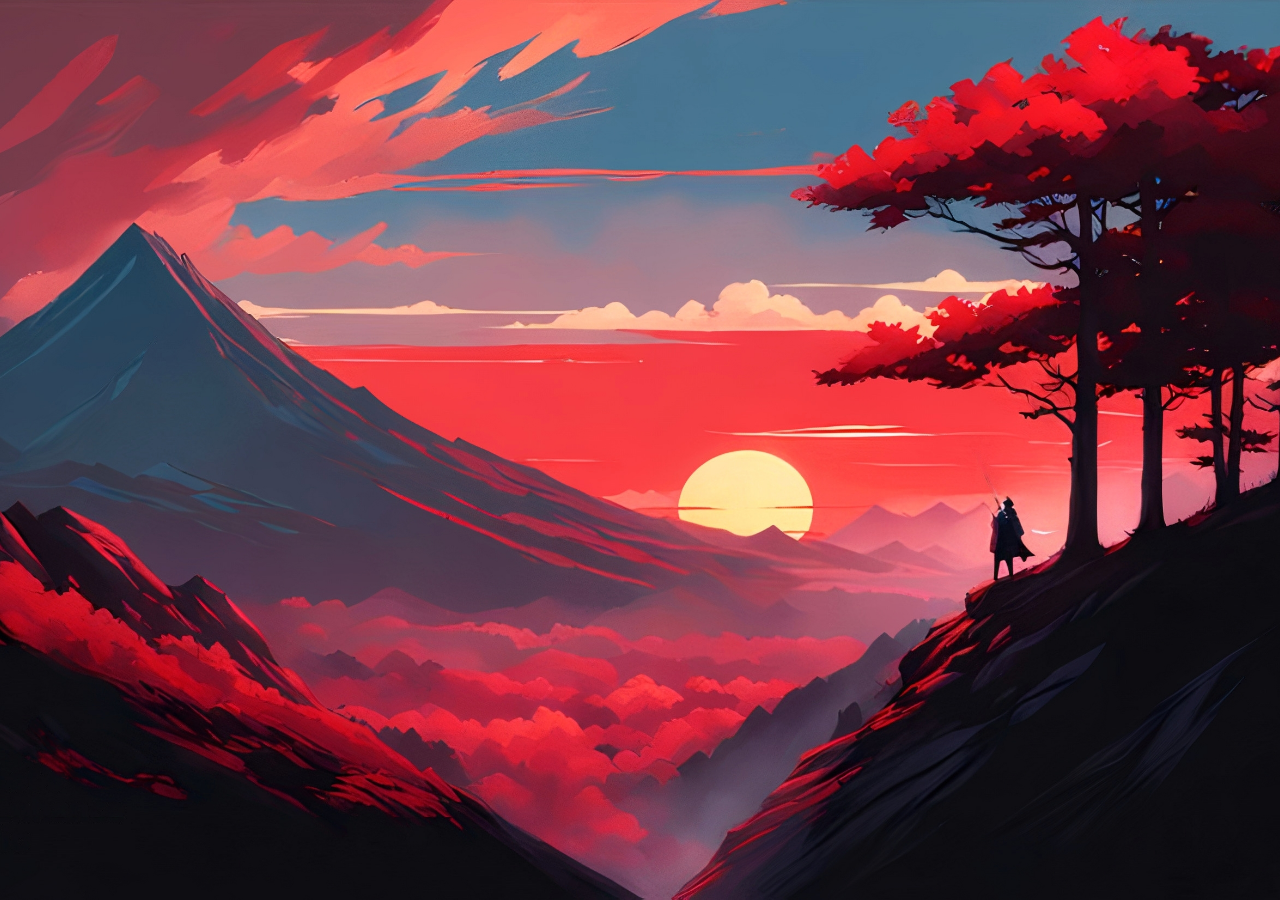
==== index.html @ 8e0909fb "Merge pull request #1 from Anubothu-Aravind/master" ====
<!DOCTYPE html>
<html lang="en">
<head>
    <meta charset="UTF-8">
    <meta name="viewport" content="width=device-width, initial-scale=1.0">
    <title>ANALYTICA - Home</title>
    <link href="https://cdnjs.cloudflare.com/ajax/libs/font-awesome/6.0.0-beta3/css/all.min.css" rel="stylesheet">
    <link rel="stylesheet" href="assets/css/index.css">
    <link rel="icon" type="image/png" sizes="32x32" href="assets/images/logos/Logo_updated_white_bg-removebg-preview.png">
<link rel="icon" type="image/x-icon" href="assets/images/favicon.ico">
</head>
<body>

<!-- Fullscreen Video Container -->
<div class="video-container" id="videoContainer">
    <video id="introVideo" muted playsinline autoplay>
        <source src="assets/video/video loader.mp4" type="video/mp4">
        Your browser does not support the video tag.
    </video>
</div>


<!-- Main Content -->
<div class="main-content">
    <header>
        <img src="assets/images/logos/analytica_logo-removebg-preview.png" alt="Analytica Logo" class="logo" style="block-size: 50px;">
        <nav>
            <input type="checkbox" id="check">
            <label for="check" class="checkbtn">
                <i class="fas fa-bars"></i>
            </label>
            <ul>
                <li><a class="active" href="#"></a></li>
                <li><a href="index.html">Home</a></li>
                <li><a href="about.html">About Us</a></li>
                <li><a href="team.html">Team</a></li>
                <li><a href="events.html">Events</a></li>
                <li><a href="contact.html">Contact Us</a></li>
            </ul>
        </nav>
    </header>

    <section class="hero">
        <video autoplay muted loop class="background-video">
            Your browser does not support the video tag.
        </video>
        <div class="hero-content">
            <div class="hero-text">
                <h1>Welcome To Analytica Club!</h1>
                <p>We will empower the students of K L University to explore data science and analytics through hands-on projects, workshops, and networking opportunities. Let's innovate together!</p>
            </div>
            <div class="hero-image">
                <img src="assets/images/beb257fb-80fd-4aed-b7ed-a9f2a5204591.png" alt="Analytica Image">
            </div>
        </div>
    </section>

    <!-- Gallery Section -->
    <div class="container">
        <h1>Gallery</h1>
        <div class="gallery-wrap">
            <div class="item item-1"></div>
            <div class="item item-2"></div>
            <div class="item item-3"></div>
            <div class="item item-4"></div>
            <div class="item item-5"></div>
            <div class="item item-6"></div>
            <div class="item item-7"></div>
            <div class="item item-8"></div>
            <div class="item item-9"></div>
            <div class="item item-10"></div>
        </div>
    </div>

    <footer>
        <div class="footerContainer">
            <div class="footerLogo">
                <img src="assets/images/logos/analytica_logo-removebg-preview.png" alt="Team Analytica Logo">
            </div>
            <div class="footerContent">
                <div class="socialIcons">
                    <a href="https://www.instagram.com/analytica_klef?igsh=OGQ5ZDc2ODk2ZA=="><i class="fa-brands fa-instagram"></i></a>
                    <a href="https://t.me/Analytica_Club"><i class="fa-brands fa-telegram"></i></a>
                    <a href="https://www.linkedin.com/company/analyticaclub/"><i class="fa-brands fa-linkedin-in"></i></a>
                </div>
                <div class="footerNav">
                    <ul>
                        <li><a href="index.html">Home</a></li>
                        <li><a href="about.html">About Us</a></li>
                        <li><a href="team.html">Team</a></li>
                        <li><a href="events.html">Events</a></li>
                        <li><a href="contact.html">Contact Us</a></li>
                    </ul>
                </div>
            </div>
        </div>
        <div class="footerBottom">
            <p>&copy; 2024 Team Analytica. All rights reserved.</p>
        </div>
    </footer>

    <script src="script.js"></script>
    <script src="https://cdn.botpress.cloud/webchat/v2.2/inject.js"></script>
    <script src="https://files.bpcontent.cloud/2024/11/02/12/20241102125227-3PN8NYXS.js"></script>
    
    <!-- Video Playback Control Script -->
    <script>
        document.addEventListener('DOMContentLoaded', function() {
            const video = document.getElementById('introVideo');
            const videoPlayed = sessionStorage.getItem('videoPlayed');

            if (videoPlayed !== 'true') {
                // Video hasn't been played yet
                video.play();

                // Set the flag in sessionStorage to mark the video as played
                sessionStorage.setItem('videoPlayed', 'true');

                // Hide video and show main content when video ends
                video.onended = function() {
                    document.querySelector('.video-container').style.display = 'none'; 
                    document.querySelector('.main-content').style.display = 'block';
                };
            } else {
                // Video has already been played, so just show main content
                document.querySelector('.video-container').style.display = 'none'; 
                document.querySelector('.main-content').style.display = 'block';
            }
        });
    </script>
</div>

</body>
</html>
---- assets/css/index.css ----
* {
    box-sizing: border-box;
    margin: 0;
    padding: 0;
}

body {
    font-family: Arial, sans-serif;
    background-color: #f5f5f5;
    color: #ffffff;
    background-image: url('../images/Background/RedBackground.jpeg'); /* Replace with your image path */
    background-size: cover;
    background-position: center;
    background-attachment: fixed;
    padding-block-start: 60px; /* Increased padding to account for navbar height */
}

header {
    display: flex;
    justify-content: space-between;
    align-items: center;
    background-color: rgba(0, 0, 0, 0.6); /* Semi-transparent black for glassy effect */
    backdrop-filter: blur(10px); /* Adds the glassy blur effect */
    color: white;
    padding: 5px 10px;
    position: fixed;
    inline-size: 100%;
    inset-block-start: 0;
    z-index: 1000;
    box-shadow: 0 4px 8px rgba(0, 0, 0, 0.3); /* Adds a soft shadow for depth */
}


header .logo {
    block-size: 50px; /* Set the height for the logo */
}

nav {
    block-size: 50px; /* Keep the height of the navbar */
    display: flex; /* Make the nav a flex container */
    justify-content: flex-end; /* Align items to the right */
    align-items: center; /* Center items vertically */
    inline-size: 100%; /* Ensure it spans the full width */
}

nav ul {
    display: flex; /* Ensures the list items are in a row */
    list-style: none; /* Removes bullet points */
}

nav ul li {
    display: inline-block;
    line-height: 50px; /* Centers nav items vertically */
    margin: 0 5px;
}

nav ul li a {
    color: white;
    font-size: 17px;
    padding: 7px 13px;
    border-radius: 3px;
    text-transform: uppercase;
    text-decoration: none; /* Remove underline */
  }
  
 
  

.checkbtn {
    font-size: 22px;
    color: white;
    cursor: pointer;
    display: none; /* Hidden by default; shown in mobile view */
}

#check {
    display: none; /* Hidden checkbox for toggling */
}

/* Responsive Styles */
@media (max-width: 1050px) {
    label.logo {
        padding-inline-start: 10px; /* Adjust padding for smaller screens */
    }

    nav ul li a {
        font-size: 16px; /* Smaller font size on medium screens */
    }
}

/* Responsive media query code for small screens */
@media (max-width: 890px) {
    .checkbtn {
        display: block; /* Show hamburger icon */
    }

    nav ul {
        position: fixed; /* Make the menu fixed on the screen */
        inline-size: 100%;
        block-size: 100vh;
        background-color: rgba(0, 0, 0, 0.6); /* Semi-transparent black for glassy effect */
        backdrop-filter: blur(10px); /* Adds the glassy blur effect */
        inset-block-start: 50px; /* Position below the navbar */
        inset-inline-start: -100%; /* Hide offscreen initially */
        text-align: center;
        transition: all 0.5s; /* Smooth transition */
        flex-direction: column; /* Stack items vertically */
        align-items: center;
        justify-content: center;
        box-shadow: 0 4px 8px rgba(0, 0, 0, 0.3); /* Adds a soft shadow for depth */
    }

    nav ul li {
        display: block; /* Stack nav items vertically */
        margin: 20px 0; /* Spacing between items */
        line-height: 30px; /* Adjust line height */
    }

    nav ul li a {
        font-size: 20px; /* Increase font size on mobile */
        color: white; /* Ensure text is visible */
    }

    a:hover,
    a.active {
        background: none; /* No additional background on hover or active state */
        color: white; /* Keep text color consistent */
    }

    #check:checked ~ ul {
        inset-inline-start: 0; /* Slide in menu when checkbox is checked */
    }
}


.hero {
    position: relative;
    overflow: hidden;
    color: rgb(255, 255, 255);
    text-align: center;
    padding: 100px 20px;
}

.hero-text {
    max-inline-size: 800px; /* Limit the width of the text section */
    margin: 0 auto; /* Center the text section */
}

.hero-image {
    display: flex; /* Use flexbox to center the image */
    justify-content: center; /* Center images horizontally */
    align-items: center; /* Center images vertically */
    margin-block-start: 20px; /* Space between the paragraph and image */
}

.hero-image img {
    max-inline-size: 80%; /* Ensure the image scales to fit the container */
    block-size: auto; /* Maintain aspect ratio */
}

.background-video {
    position: absolute;
    inset-block-start: 50%;
    inset-inline-start: 50%;
    min-inline-size: 100%;
    min-block-size: 100%;
    inline-size: auto;
    block-size: auto;
    z-index: -1; /* Set the video behind other elements */
    transform: translate(-50%, -50%);
}

.container {
    padding: 20px 0;
    margin: 0 auto;
    inline-size: 90%; /* Make the container responsive */
    max-inline-size: 1140px; /* Set a max width for larger screens */
}

h1 {
    position: relative;
    margin-block-end: 45px;
    font-family: "Oswald", sans-serif;
    font-size: 44px;
    text-transform: uppercase;
    color: #ffffff;
    text-align: center;
}

.gallery-wrap {
    display: flex; /* Use flexbox for the gallery layout */
    flex-wrap: wrap; /* Allow items to wrap to the next line */
    justify-content: center; /* Center the items */
    margin: 40px 0; /* Space above and below the gallery */
}

.item {
    position: relative; /* Set position to relative for the overlay */
    flex: 1 1 200px; /* Grow to fill space but not smaller than 200px */
    margin: 10px; /* Space between items */
    block-size: 200px; /* Fixed height for the items */
    background-position: center;
    background-size: cover;
    background-repeat: no-repeat; /* No repeat for backgrounds */
    border-radius: 15px; /* Rounded corners */
    overflow: hidden; /* Hide overflow for scaling effect */
    transition: transform 0.3s ease; /* Smooth transform on hover */
}

.item:hover {
    transform: scale(1.05); /* Scale the item up on hover */
}

/* Overlay effect */
.item::after {
    content: ""; /* Empty content for the overlay */
    position: absolute; /* Position it absolutely */
    inset-block-start: 0;
    inset-inline-start: 0;
    inset-inline-end: 0;
    inset-block-end: 0;
    background-color: rgba(0, 0, 0, 0.5); /* Semi-transparent black overlay */
    opacity: 0; /* Start with no overlay */
    transition: opacity 0   s ease; /* Smooth transition for overlay */
}

.item:hover::after {
    opacity: 0; /* Show overlay on hover */
}

.item-1 {
    background-image: url("../images/Faculty/hodsir.jpg");
}
.item-2 {
    background-image: url("..//images/Faculty/lamplighting.jpg");
}

.item-3 {
    background-image: url("..//images/Faculty/harikiransir.jpg");
}

.item-4 {
    background-image: url("../images/Faculty/Sunithamam.png");
}

.item-5 {
    background-image: url("../images/Faculty/swain\ sir.jpg");
}
.item-6 {
    background-image: url("../images/Faculty/Swethamam.png");
}
.item-7 {
    background-image: url("../images/Faculty/nithinsir.png");
}

.item-8 {
    background-image: url("..//images/Faculty/1stanniversary.jpg");
}

.item-9 {
    background-image: url("..//images/Faculty/Team1.png.jpg");
}

.item-10 {
    background-image: url("../images/Faculty/Team.png.jpg");
}

.social {
    position: absolute;
    inset-inline-end: 35px;
    inset-block-end: 0;
}

.social img {
    display: block;
    inline-size: 32px;
}

footer {
    background-color: #111;
}

.footerContainer {
    inline-size: 100%;
    padding: 70px 30px 20px;
    display: flex;
    justify-content: space-between;
    align-items: center;
}

/* Logo styling */
.footerLogo img {
    block-size: 70px; /* Adjust logo size as needed */
    inline-size: auto;
}

/* Align social icons and navigation to the right */
.footerContent {
    display: flex;
    flex-direction: column;
    align-items: flex-end;
}

.socialIcons {
    display: flex;
    justify-content: center;
}

.socialIcons a {
    text-decoration: none;
    padding: 10px;
    background-color: white;
    margin: 10px;
    border-radius: 50%;
}

.socialIcons a i {
    font-size: 2em;
    color: black;
    opacity: 0.9;
}

.socialIcons a:hover {
    background-color: #111;
    transition: 0.5s;
}

.socialIcons a:hover i {
    color: white;
    transition: 0.5s;
}

.footerNav {
    margin: 30px 0;
}

.footerNav ul {
    display: flex;
    justify-content: center;
    list-style-type: none;
}

.footerNav ul li a {
    color: white;
    margin: 20px;
    text-decoration: none;
    font-size: 1.3em;
    opacity: 0.7;
    transition: 0.5s;
}

.footerNav ul li a:hover {
    opacity: 1;
}

.footerBottom {
    background-color: #000;
    padding: 20px;
    text-align: center;
}

.footerBottom p {
    color: white;
}

.designer {
    opacity: 0.7;
    text-transform: uppercase;
    letter-spacing: 1px;
    font-weight: 400;
    margin: 0px 5px;
}

/* Responsive layout adjustments */
@media (max-width: 700px) {
    .footerContainer {
        flex-direction: column;
        align-items: center;
    }

    .footerContent {
        align-items: center;
    }
    
    .footerNav ul {
        flex-direction: column;
    }

    .footerNav ul li {
        inline-size: 100%;
        text-align: center;
        margin: 10px;
    }

    .socialIcons a {
        padding: 8px;
        margin: 4px;
    }
}


@media (max-width: 767px) {
    header {
        padding: 10px 15px; /* Smaller padding for header */
    }
    .logo {
        font-size: 18px; /* Adjust logo size */
    }
    nav ul {
        flex-direction: column; /* Stack nav items vertically */
        align-items: center;
    }
    nav ul li {
        margin-inline-start: 0; /* Reset margin for stacked items */
        margin-block-end: 10px;
    }
    .contact-container {
        margin-block-start: 20px; /* Adjust margin for contact container */
    }
    .left-section h2,
    .right-section input,
    .right-section textarea,
    .right-section button {
        font-size: 14px; /* Uniform smaller font size on mobile */
    }
}

/* Responsive Adjustments */
@media (min-width: 768px) {
    .contact-container {
        flex-direction: row; /* Row layout on larger screens */
    }
    .left-section,
    .right-section {
        inline-size: 50%; /* Equal width for left and right sections */
        padding: 40px;
    }
    .left-section h2 {
        font-size: 24px; /* Increase heading size */
    }
    .right-section input,
    .right-section textarea {
        font-size: 16px; /* Larger input font size */
    }
    .right-section button {
        padding: 15px; /* Larger button padding */
        font-size: 16px;
    }
}
/* Loader styles */
/* Loader container */
/* Loader styles */
.loader-container {
    position: fixed;
    inset-block-start: 50%;
    inset-inline-start: 50%;
    transform: translate(-50%, -50%);
    z-index: 9999;
    display: flex;
    flex-direction: column;
    align-items: center;
}

/* Rotating loader ring */
.loader-ring {
    position: relative;
    inline-size: 48px;
    block-size: 48px;
    border: 5px solid #FFF;
    border-block-end-color: #FF3D00;
    border-radius: 50%;
    animation: rotation 1s linear infinite;
    box-sizing: border-box;
}

@keyframes rotation {
    0% {
        transform: rotate(0deg);
    }
    100% {
        transform: rotate(360deg);
    }
}

/* Moving text below loader */
.moving-text-container {
    margin-block-start: 10px;
    white-space: nowrap;
    overflow: hidden;
}

.moving-text {
    display: inline-block;
    animation: scrollText 5s linear infinite;
    font-size: 18px;
    color: #fff;
}

@keyframes scrollText {
    0% { transform: translateX(-100%); }
    100% { transform: translateX(100%); }
}

/* Hide main content initially */
.main-content {
    display: none;
}

.video-container {
    position: fixed; /* Fixed positioning to cover the entire viewport */
    inset-block-start: 0;
    inset-inline-start: 0;
    inline-size: 100%;
    block-size: 100%;
    overflow: hidden; /* Ensure no overflow */
    z-index: -1; /* Place behind other content */
}

#introVideo {
    inline-size: 100%;
    block-size: 100%;
    object-fit: cover; /* Cover the entire area */
}

.main-content {
    position: relative; /* Position to ensure it's above the video */
    z-index: 1; /* Place above the video */
    display: none; /* Hide main content initially */
}
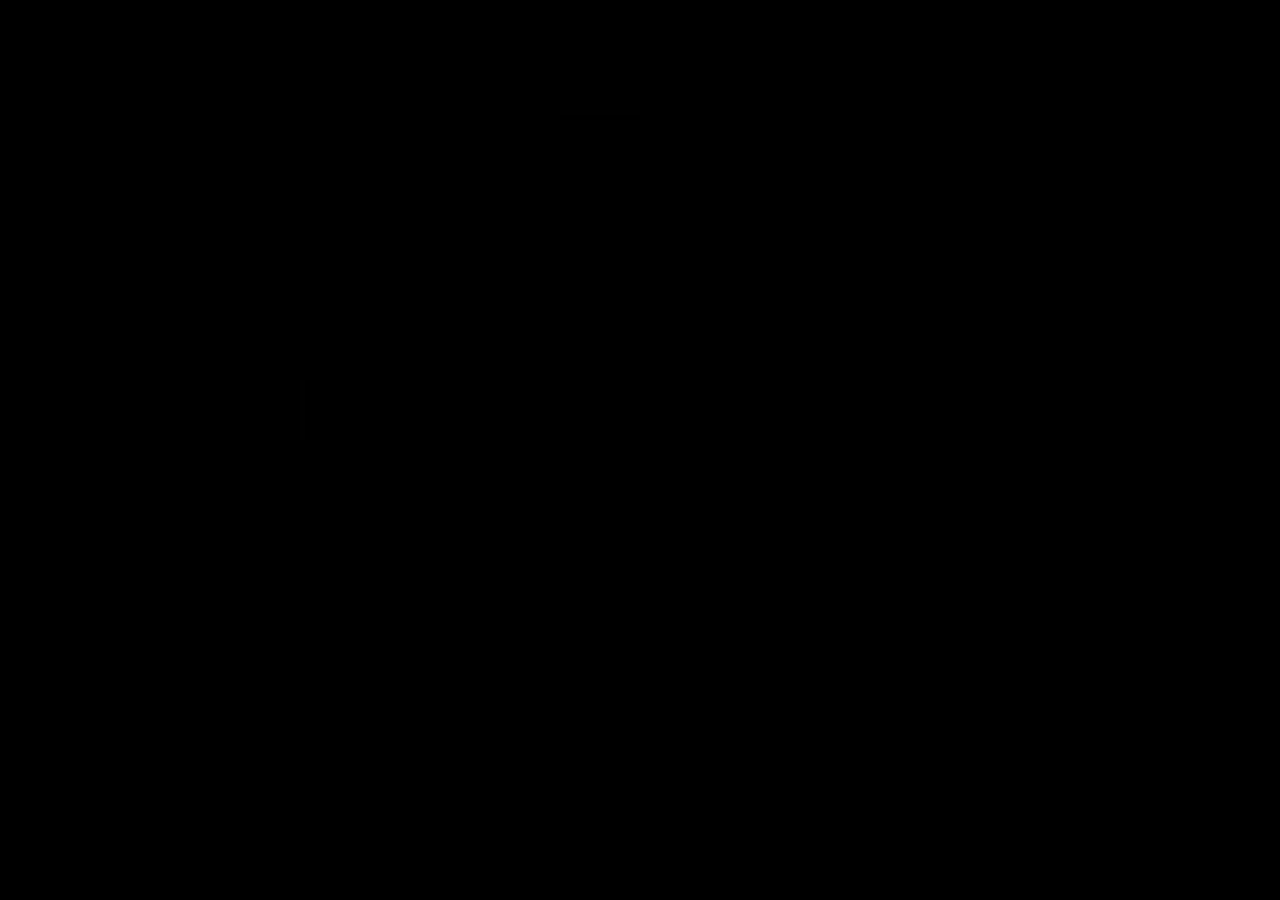
==== commit 0b058b85: "Update index.html" ====
--- a/index.html
+++ b/index.html
@@ -14,7 +14,7 @@
 <!-- Fullscreen Video Container -->
 <div class="video-container" id="videoContainer">
     <video id="introVideo" muted playsinline autoplay>
-        <source src="assets/video/video loader.mp4" type="video/mp4">
+        <source src="assets/video/videoplayback (1).mp4" type="video/mp4">
         Your browser does not support the video tag.
     </video>
 </div>
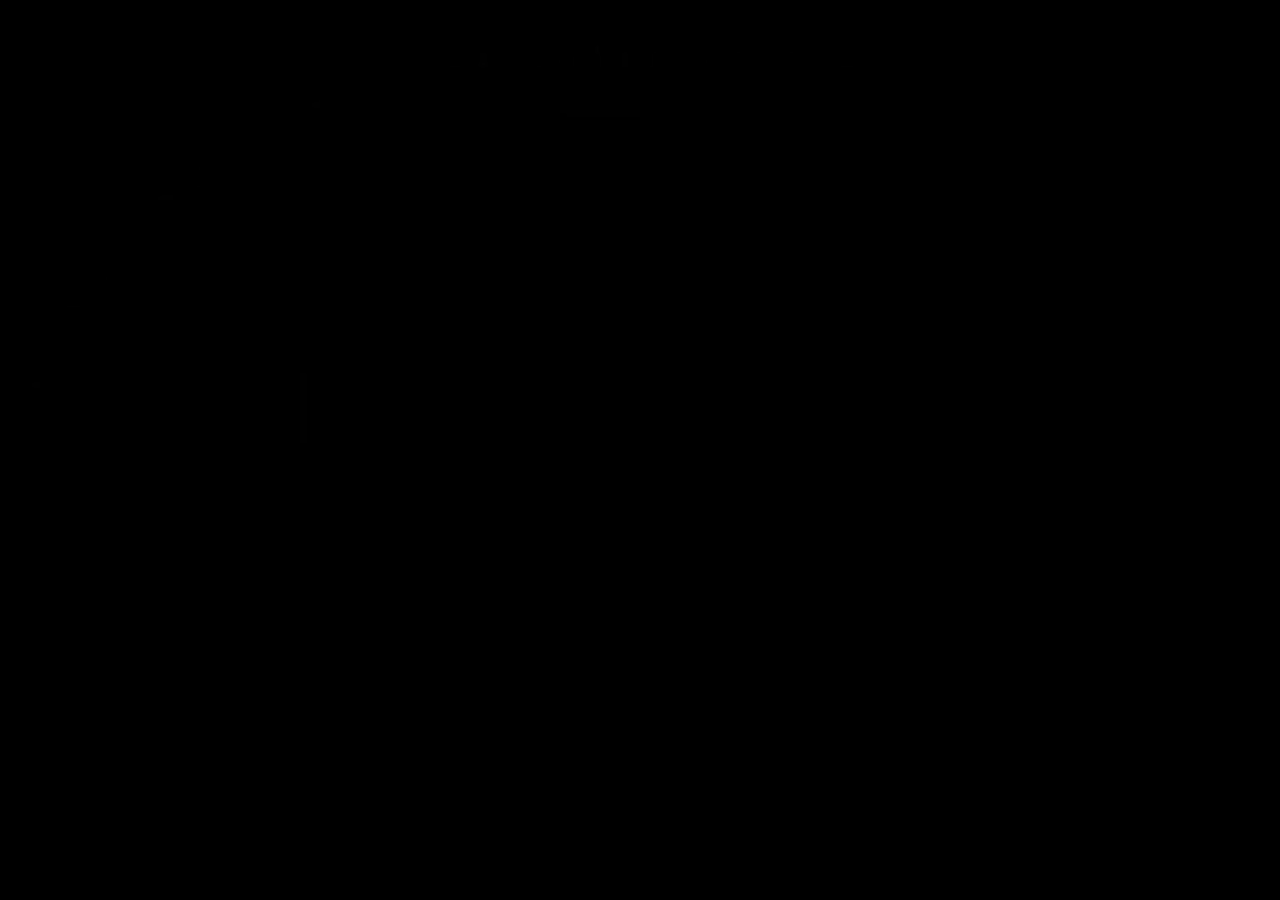
==== commit 023b198f: "index.html" ====
--- a/index.html
+++ b/index.html
@@ -14,7 +14,7 @@
 <!-- Fullscreen Video Container -->
 <div class="video-container" id="videoContainer">
     <video id="introVideo" muted playsinline autoplay>
-        <source src="assets/video/videoplayback (1).mp4" type="video/mp4">
+        <source src="assets/video/video.mp4" type="video/mp4">
         Your browser does not support the video tag.
     </video>
 </div>
